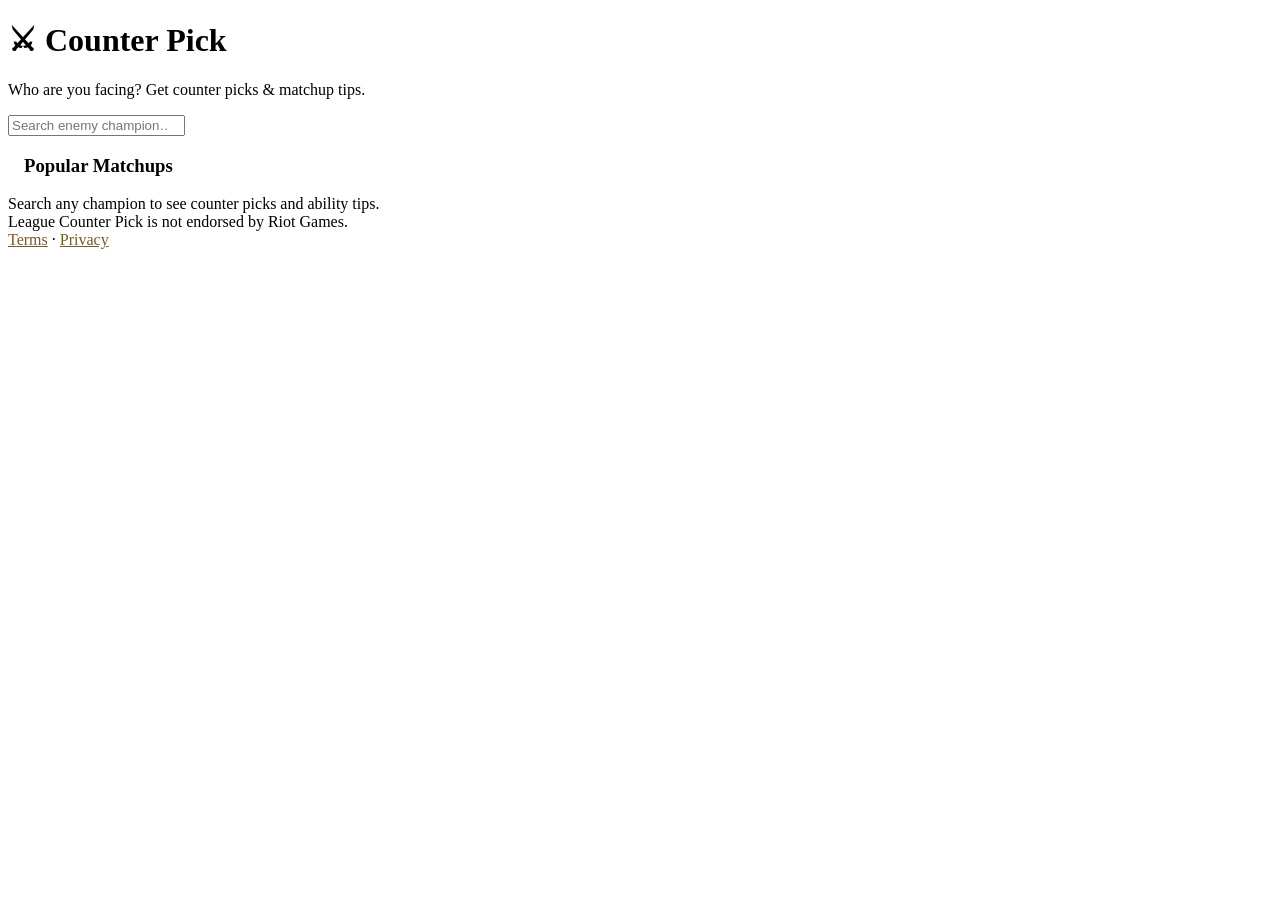
==== web/static/index.html @ 9802d689 "Prepare Counter Pick app for free Render deployment" ====
<!DOCTYPE html>
<html lang="en">
<head>
  <meta charset="UTF-8" />
  <meta name="viewport" content="width=device-width, initial-scale=1.0, maximum-scale=1.0, user-scalable=no" />
  <meta name="theme-color" content="#0a1428" />
  <meta name="description" content="League of Legends counter pick guide" />
  <link rel="manifest" href="/manifest.json" />
  <title>Counter Pick — LoL Guide</title>
  <link rel="stylesheet" href="/styles.css" />
</head>
<body>
  <div class="app">
    <header class="header">
      <h1>⚔ Counter Pick</h1>
      <p>Who are you facing? Get counter picks &amp; matchup tips.</p>
    </header>
    <div id="search-view">
      <div class="search-section">
        <input id="search-input" class="search-input" type="search"
          placeholder="Search enemy champion… e.g. Garen" autocomplete="off" />
      </div>
      <div id="popular-section" class="section" style="padding:0 16px">
        <h3 class="section-title">Popular Matchups</h3>
        <div id="popular-grid" class="champion-grid"></div>
      </div>
      <div id="results-grid" class="champion-grid" style="display:none"></div>
      <div id="empty-hint" class="empty-hint">Search any champion to see counter picks and ability tips.</div>
    </div>
    <div id="guide-view" style="display:none"></div>
    <div class="footer-note">
      League Counter Pick is not endorsed by Riot Games.<br />
      <a href="/terms.html" style="color:#785a28">Terms</a> · <a href="/privacy.html" style="color:#785a28">Privacy</a>
    </div>
  </div>
  <script src="/app.js"></script>
</body>
</html>
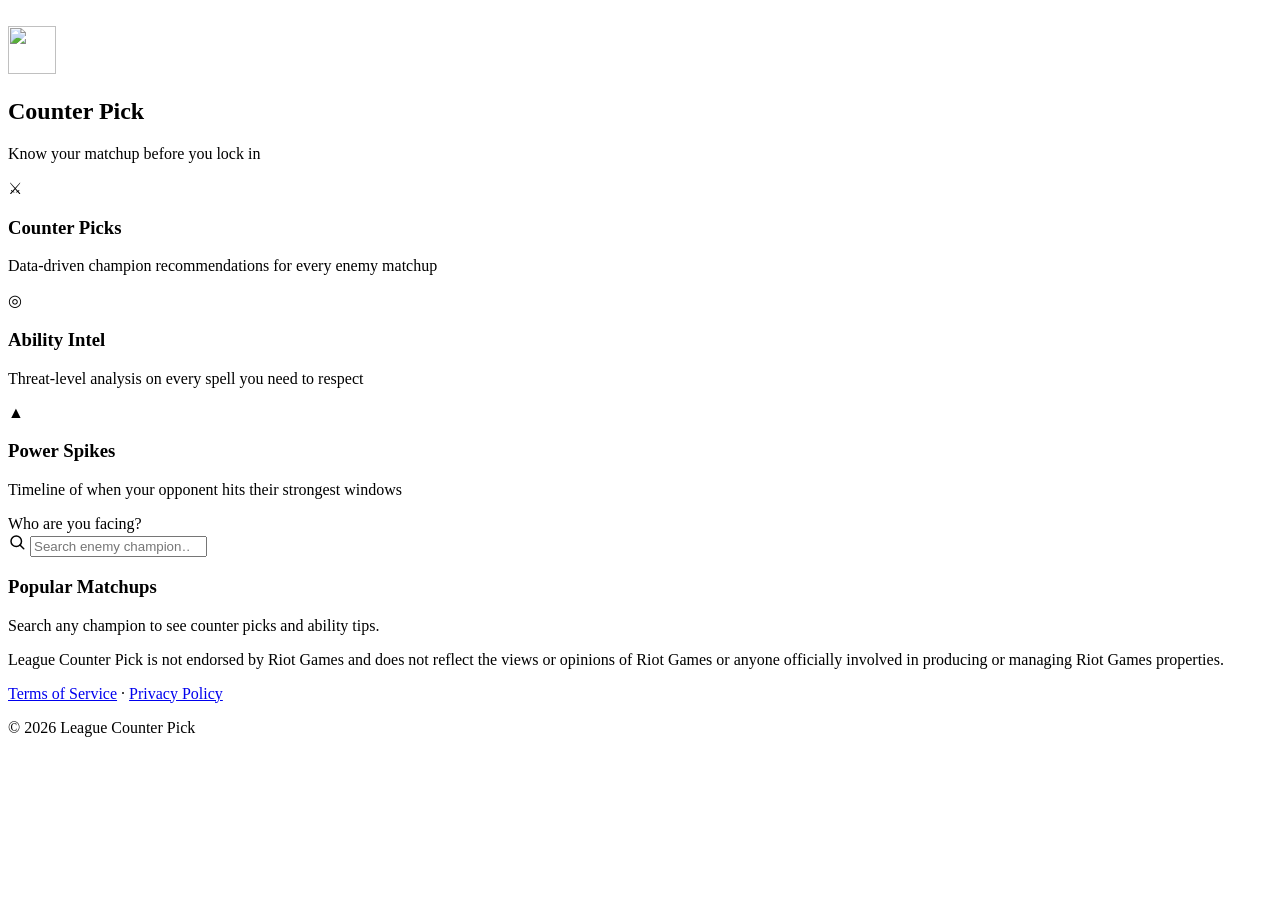
==== commit 4f4308e2: "Professional splash art, marketing hero, and analytical graphs" ====
--- a/web/static/index.html
+++ b/web/static/index.html
@@ -4,34 +4,83 @@
   <meta charset="UTF-8" />
   <meta name="viewport" content="width=device-width, initial-scale=1.0, maximum-scale=1.0, user-scalable=no" />
   <meta name="theme-color" content="#0a1428" />
-  <meta name="description" content="League of Legends counter pick guide" />
+  <meta name="description" content="Know your matchup before you lock in. League of Legends counter pick guide with ability tips and power spike analysis." />
   <link rel="manifest" href="/manifest.json" />
   <title>Counter Pick — LoL Guide</title>
+  <link rel="preconnect" href="https://fonts.googleapis.com" />
+  <link rel="preconnect" href="https://fonts.gstatic.com" crossorigin />
+  <link href="https://fonts.googleapis.com/css2?family=Cinzel:wght@600;700&family=Inter:wght@400;500;600;700&display=swap" rel="stylesheet" />
   <link rel="stylesheet" href="/styles.css" />
 </head>
 <body>
   <div class="app">
-    <header class="header">
-      <h1>⚔ Counter Pick</h1>
-      <p>Who are you facing? Get counter picks &amp; matchup tips.</p>
-    </header>
+    <!-- Hero Splash -->
+    <section class="hero-splash" id="hero-splash">
+      <div class="hero-splash__bg" aria-hidden="true">
+        <img src="/assets/hero-background.svg" alt="" class="hero-splash__bg-img" />
+      </div>
+      <div class="hero-splash__content">
+        <img src="/assets/logo-mark.svg" alt="" class="hero-splash__logo" width="48" height="48" />
+        <h1 class="hero-splash__title">Counter Pick</h1>
+        <p class="hero-splash__tagline">Know your matchup before you lock in</p>
+      </div>
+    </section>
+
+    <!-- Features -->
+    <section class="features" id="features-section">
+      <div class="feature-card">
+        <span class="feature-icon">⚔</span>
+        <h3>Counter Picks</h3>
+        <p>Data-driven champion recommendations for every enemy matchup</p>
+      </div>
+      <div class="feature-card">
+        <span class="feature-icon">◎</span>
+        <h3>Ability Intel</h3>
+        <p>Threat-level analysis on every spell you need to respect</p>
+      </div>
+      <div class="feature-card">
+        <span class="feature-icon">▲</span>
+        <h3>Power Spikes</h3>
+        <p>Timeline of when your opponent hits their strongest windows</p>
+      </div>
+    </section>
+
+    <!-- Search View -->
     <div id="search-view">
       <div class="search-section">
-        <input id="search-input" class="search-input" type="search"
-          placeholder="Search enemy champion… e.g. Garen" autocomplete="off" />
+        <label for="search-input" class="search-label">Who are you facing?</label>
+        <div class="search-wrap">
+          <svg class="search-icon" viewBox="0 0 24 24" width="18" height="18" aria-hidden="true">
+            <circle cx="11" cy="11" r="7" fill="none" stroke="currentColor" stroke-width="2"/>
+            <line x1="16" y1="16" x2="21" y2="21" stroke="currentColor" stroke-width="2" stroke-linecap="round"/>
+          </svg>
+          <input id="search-input" class="search-input" type="search"
+            placeholder="Search enemy champion… e.g. Garen" autocomplete="off" />
+        </div>
       </div>
-      <div id="popular-section" class="section" style="padding:0 16px">
+      <div id="popular-section" class="section">
         <h3 class="section-title">Popular Matchups</h3>
         <div id="popular-grid" class="champion-grid"></div>
       </div>
       <div id="results-grid" class="champion-grid" style="display:none"></div>
-      <div id="empty-hint" class="empty-hint">Search any champion to see counter picks and ability tips.</div>
+      <div id="empty-hint" class="empty-hint">
+        <p>Search any champion to see counter picks and ability tips.</p>
+      </div>
     </div>
+
+    <!-- Guide View -->
     <div id="guide-view" style="display:none"></div>
-    <div class="footer-note">
-      League Counter Pick is not endorsed by Riot Games.<br />
-      <a href="/terms.html" style="color:#785a28">Terms</a> · <a href="/privacy.html" style="color:#785a28">Privacy</a>
-    </div>
+
+    <!-- Footer -->
+    <footer class="site-footer">
+      <p class="footer-disclaimer">League Counter Pick is not endorsed by Riot Games and does not reflect the views or opinions of Riot Games or anyone officially involved in producing or managing Riot Games properties.</p>
+      <nav class="footer-links">
+        <a href="/terms.html">Terms of Service</a>
+        <span class="footer-sep">·</span>
+        <a href="/privacy.html">Privacy Policy</a>
+      </nav>
+      <p class="footer-copy">&copy; 2026 League Counter Pick</p>
+    </footer>
   </div>
   <script src="/app.js"></script>
 </body>
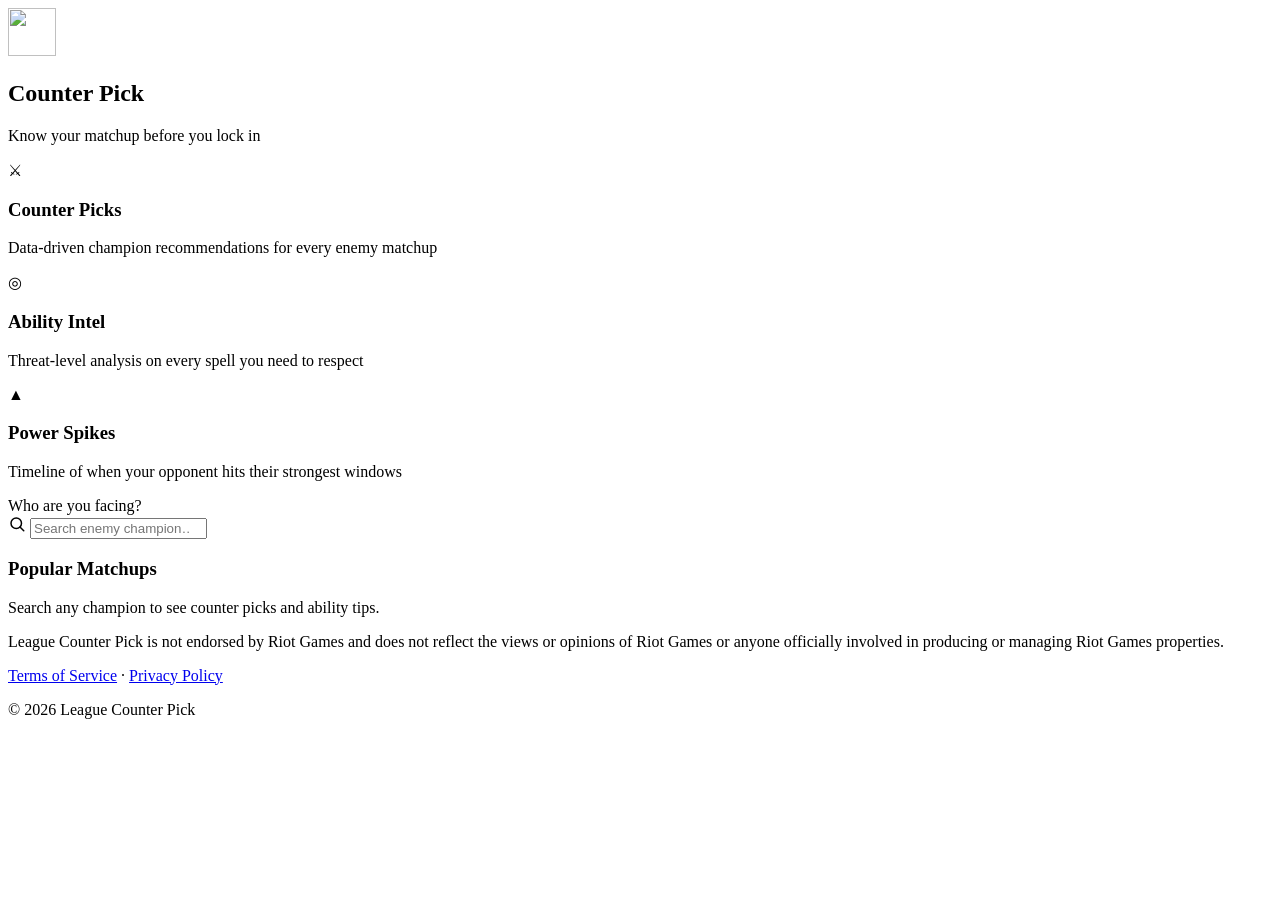
==== commit e4f9933a: "Add Zeri splash art background with readable overlay" ====
--- a/web/static/index.html
+++ b/web/static/index.html
@@ -7,6 +7,7 @@
   <meta name="description" content="Know your matchup before you lock in. League of Legends counter pick guide with ability tips and power spike analysis." />
   <link rel="manifest" href="/manifest.json" />
   <title>Counter Pick — LoL Guide</title>
+  <link rel="preconnect" href="https://ddragon.leagueoflegends.com" />
   <link rel="preconnect" href="https://fonts.googleapis.com" />
   <link rel="preconnect" href="https://fonts.gstatic.com" crossorigin />
   <link href="https://fonts.googleapis.com/css2?family=Cinzel:wght@600;700&family=Inter:wght@400;500;600;700&display=swap" rel="stylesheet" />
@@ -17,7 +18,8 @@
     <!-- Hero Splash -->
     <section class="hero-splash" id="hero-splash">
       <div class="hero-splash__bg" aria-hidden="true">
-        <img src="/assets/hero-background.svg" alt="" class="hero-splash__bg-img" />
+        <div class="hero-splash__art"></div>
+        <div class="hero-splash__overlay"></div>
       </div>
       <div class="hero-splash__content">
         <img src="/assets/logo-mark.svg" alt="" class="hero-splash__logo" width="48" height="48" />
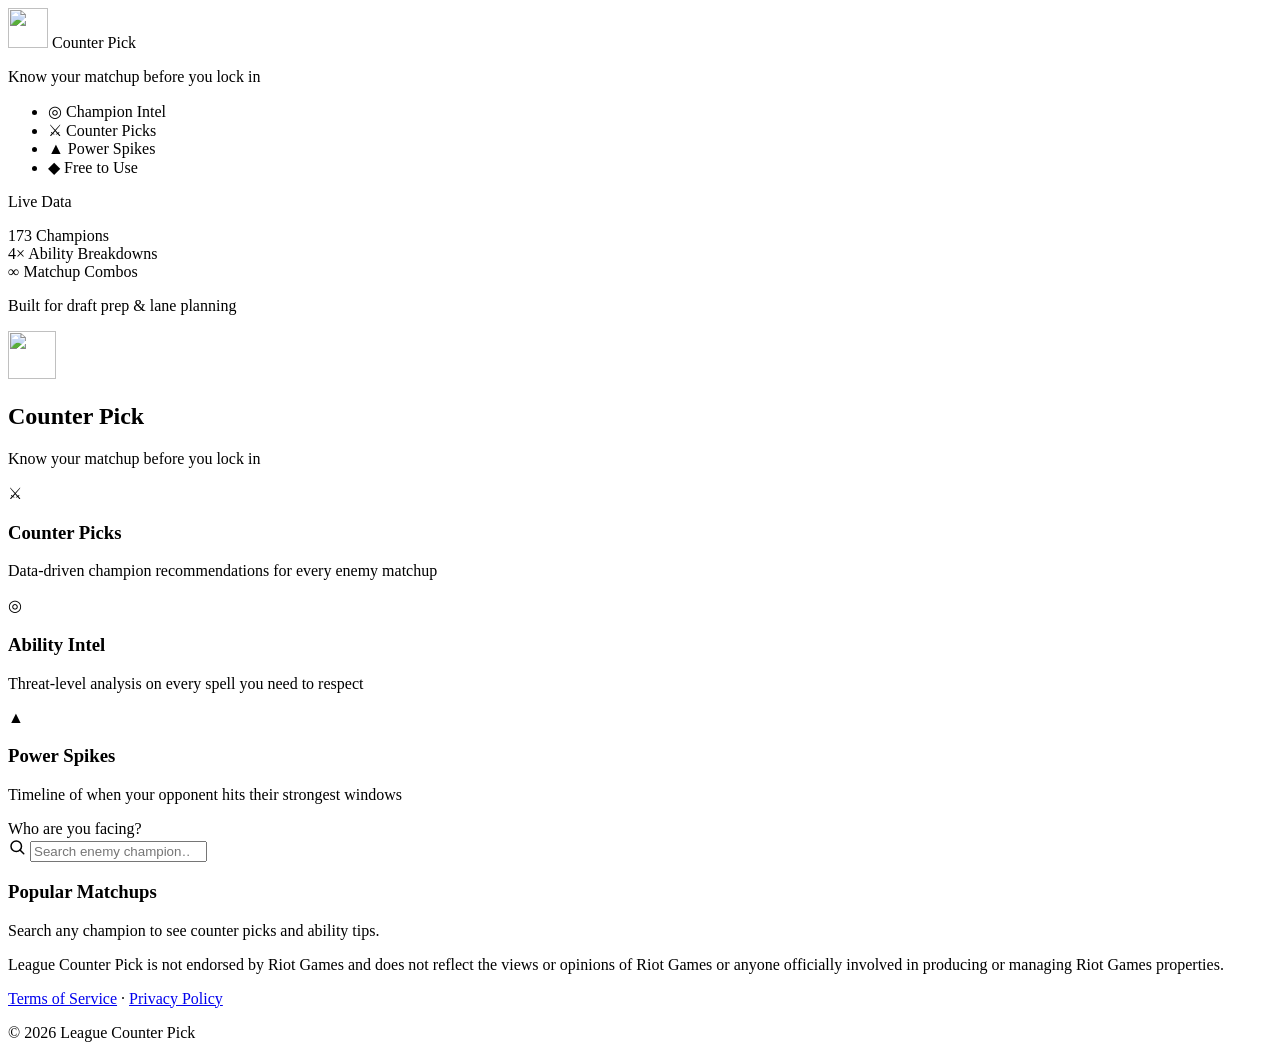
==== commit 2f3f099c: "Add professional desktop side marketing panels" ====
--- a/web/static/index.html
+++ b/web/static/index.html
@@ -14,13 +14,60 @@
   <link rel="stylesheet" href="/styles.css" />
 </head>
 <body>
+  <aside class="side-panel side-panel--left" aria-hidden="true">
+    <div class="side-panel__frame">
+      <div class="side-panel__inner">
+        <header class="side-panel__brand">
+          <img src="/assets/logo-mark.svg" alt="" class="side-panel__logo" width="40" height="40" />
+          <span class="side-panel__wordmark">Counter Pick</span>
+        </header>
+        <p class="side-panel__tagline">Know your matchup before you lock in</p>
+        <ul class="side-panel__list">
+          <li class="side-panel__item">
+            <span class="side-panel__icon" aria-hidden="true">◎</span>
+            <span>Champion Intel</span>
+          </li>
+          <li class="side-panel__item">
+            <span class="side-panel__icon" aria-hidden="true">⚔</span>
+            <span>Counter Picks</span>
+          </li>
+          <li class="side-panel__item">
+            <span class="side-panel__icon" aria-hidden="true">▲</span>
+            <span>Power Spikes</span>
+          </li>
+          <li class="side-panel__item">
+            <span class="side-panel__icon" aria-hidden="true">◆</span>
+            <span>Free to Use</span>
+          </li>
+        </ul>
+      </div>
+    </div>
+  </aside>
+
+  <aside class="side-panel side-panel--right" aria-hidden="true">
+    <div class="side-panel__frame">
+      <div class="side-panel__inner side-panel__inner--stats">
+        <p class="side-panel__eyebrow">Live Data</p>
+        <div class="side-panel__stat">
+          <span class="side-panel__stat-value">173</span>
+          <span class="side-panel__stat-label">Champions</span>
+        </div>
+        <div class="side-panel__stat">
+          <span class="side-panel__stat-value">4×</span>
+          <span class="side-panel__stat-label">Ability Breakdowns</span>
+        </div>
+        <div class="side-panel__stat">
+          <span class="side-panel__stat-value">∞</span>
+          <span class="side-panel__stat-label">Matchup Combos</span>
+        </div>
+        <p class="side-panel__footnote">Built for draft prep &amp; lane planning</p>
+      </div>
+    </div>
+  </aside>
+
   <div class="app">
     <!-- Hero Splash -->
     <section class="hero-splash" id="hero-splash">
-      <div class="hero-splash__bg" aria-hidden="true">
-        <div class="hero-splash__art"></div>
-        <div class="hero-splash__overlay"></div>
-      </div>
       <div class="hero-splash__content">
         <img src="/assets/logo-mark.svg" alt="" class="hero-splash__logo" width="48" height="48" />
         <h1 class="hero-splash__title">Counter Pick</h1>
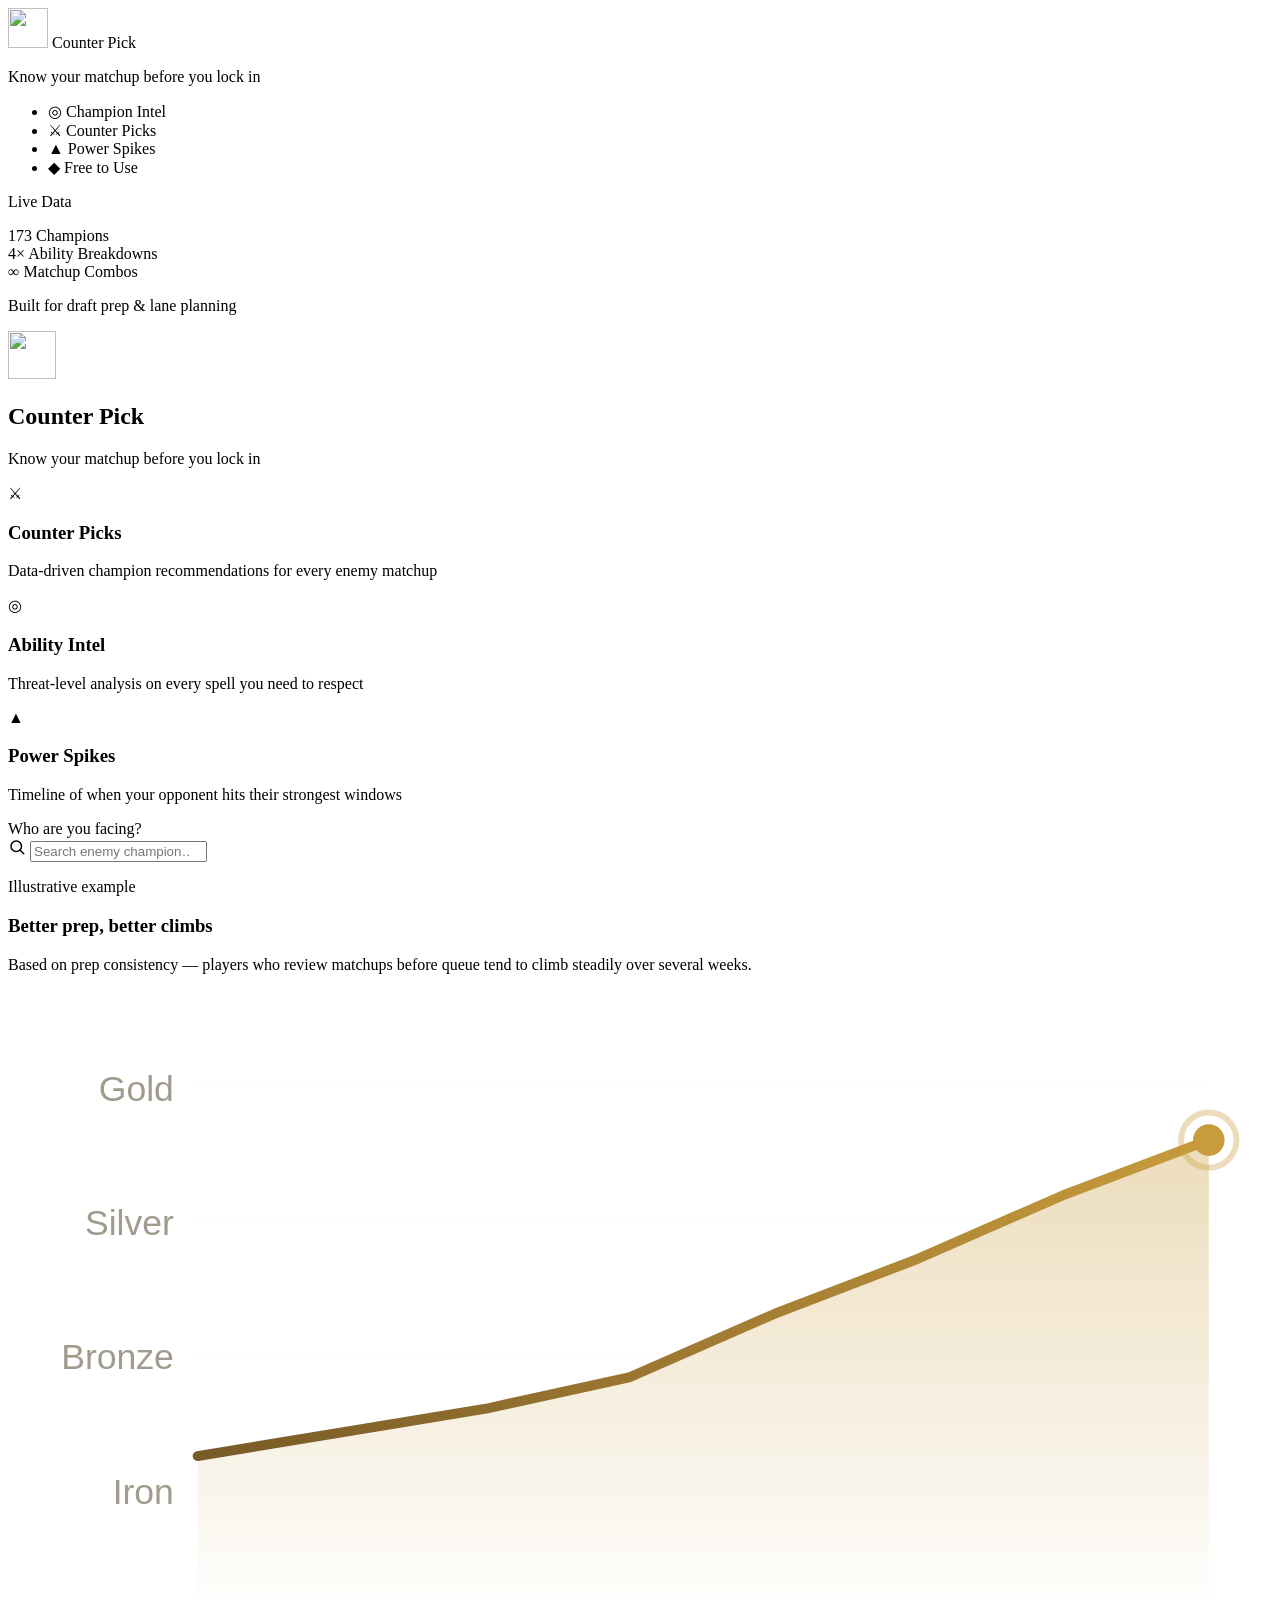
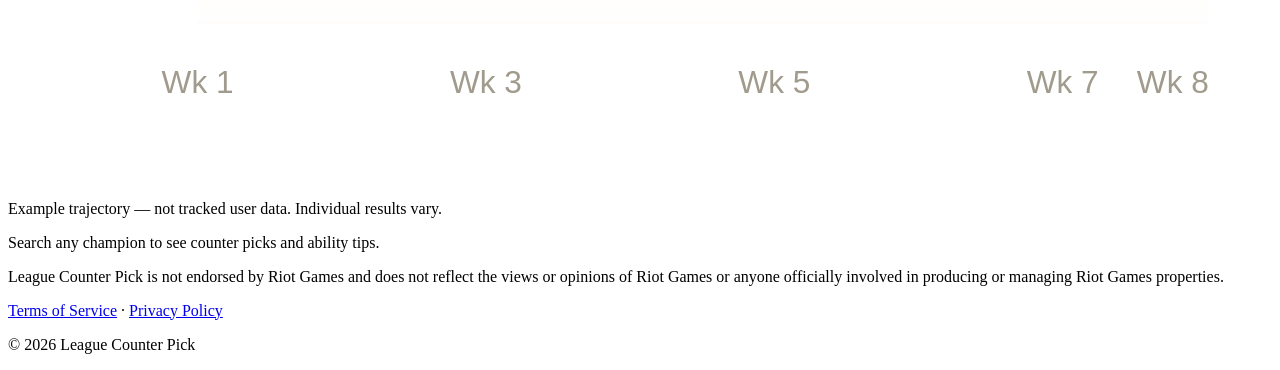
==== commit 98f0ade2: "Remove popular matchups, add Elo climb marketing graph" ====
--- a/web/static/index.html
+++ b/web/static/index.html
@@ -107,10 +107,55 @@
             placeholder="Search enemy champion… e.g. Garen" autocomplete="off" />
         </div>
       </div>
-      <div id="popular-section" class="section">
-        <h3 class="section-title">Popular Matchups</h3>
-        <div id="popular-grid" class="champion-grid"></div>
-      </div>
+      <section id="rank-climb-section" class="rank-climb" aria-labelledby="rank-climb-heading">
+        <p class="rank-climb__eyebrow">Illustrative example</p>
+        <h3 id="rank-climb-heading" class="rank-climb__title">Better prep, better climbs</h3>
+        <p class="rank-climb__subtext">Based on prep consistency — players who review matchups before queue tend to climb steadily over several weeks.</p>
+        <div class="rank-climb__chart-wrap">
+          <svg class="rank-climb__chart" viewBox="0 0 320 200" role="img" aria-label="Illustrative rank climb from Silver to Gold over eight weeks">
+            <defs>
+              <linearGradient id="eloAreaGrad" x1="0" y1="0" x2="0" y2="1">
+                <stop offset="0%" stop-color="#c89b3c" stop-opacity="0.35"/>
+                <stop offset="100%" stop-color="#c89b3c" stop-opacity="0"/>
+              </linearGradient>
+              <linearGradient id="eloLineGrad" x1="0" y1="0" x2="1" y2="0">
+                <stop offset="0%" stop-color="#785a28"/>
+                <stop offset="100%" stop-color="#c89b3c"/>
+              </linearGradient>
+            </defs>
+            <!-- grid -->
+            <g class="rank-climb__grid" stroke="rgba(240,230,210,0.08)" stroke-width="1">
+              <line x1="48" y1="24" x2="304" y2="24"/>
+              <line x1="48" y1="58" x2="304" y2="58"/>
+              <line x1="48" y1="92" x2="304" y2="92"/>
+              <line x1="48" y1="126" x2="304" y2="126"/>
+              <line x1="48" y1="160" x2="304" y2="160"/>
+            </g>
+            <!-- Y-axis tier labels -->
+            <g class="rank-climb__y-labels" fill="#a09b8c" font-size="9" font-family="Inter, sans-serif">
+              <text x="42" y="28" text-anchor="end">Gold</text>
+              <text x="42" y="62" text-anchor="end">Silver</text>
+              <text x="42" y="96" text-anchor="end">Bronze</text>
+              <text x="42" y="130" text-anchor="end">Iron</text>
+            </g>
+            <!-- area + line (Silver IV → Gold II over 8 weeks) -->
+            <path class="rank-climb__area" d="M 48 118 L 84.5 112 L 121 106 L 157.5 98 L 194 82 L 230.5 68 L 267 52 L 304 38 L 304 160 L 48 160 Z" fill="url(#eloAreaGrad)"/>
+            <path class="rank-climb__line" d="M 48 118 L 84.5 112 L 121 106 L 157.5 98 L 194 82 L 230.5 68 L 267 52 L 304 38" fill="none" stroke="url(#eloLineGrad)" stroke-width="2.5" stroke-linecap="round" stroke-linejoin="round"/>
+            <!-- end point -->
+            <circle class="rank-climb__dot" cx="304" cy="38" r="4" fill="#c89b3c"/>
+            <circle cx="304" cy="38" r="7" fill="none" stroke="#c89b3c" stroke-opacity="0.35" stroke-width="1.5"/>
+            <!-- X-axis week labels -->
+            <g class="rank-climb__x-labels" fill="#a09b8c" font-size="8" font-family="Inter, sans-serif">
+              <text x="48" y="178" text-anchor="middle">Wk 1</text>
+              <text x="121" y="178" text-anchor="middle">Wk 3</text>
+              <text x="194" y="178" text-anchor="middle">Wk 5</text>
+              <text x="267" y="178" text-anchor="middle">Wk 7</text>
+              <text x="304" y="178" text-anchor="end">Wk 8</text>
+            </g>
+          </svg>
+        </div>
+        <p class="rank-climb__footnote">Example trajectory — not tracked user data. Individual results vary.</p>
+      </section>
       <div id="results-grid" class="champion-grid" style="display:none"></div>
       <div id="empty-hint" class="empty-hint">
         <p>Search any champion to see counter picks and ability tips.</p>
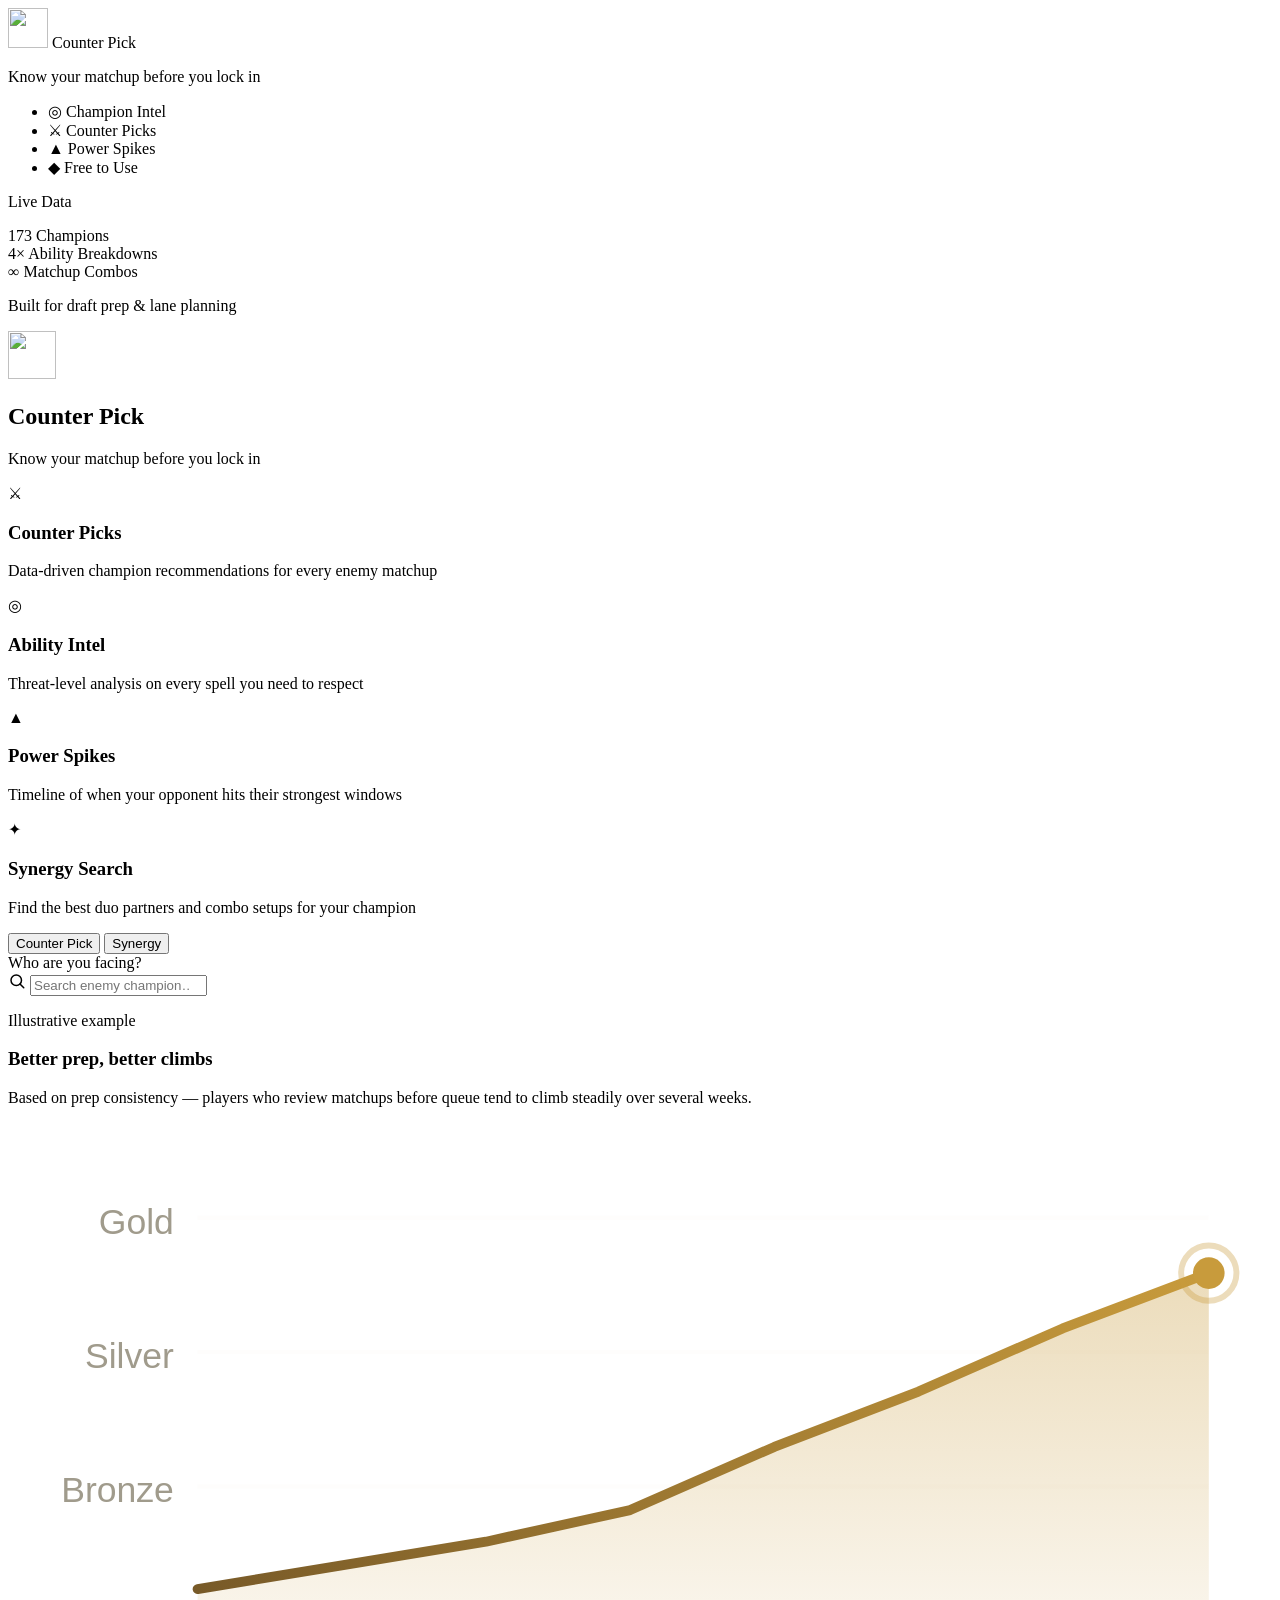
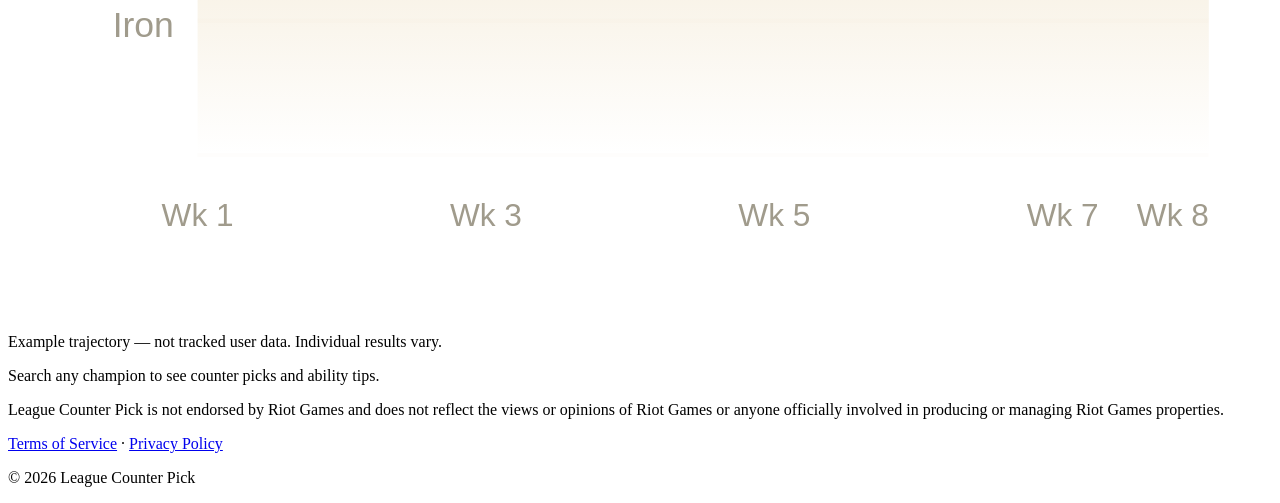
==== commit 388a5af0: "Add synergy search with guides for all champions" ====
--- a/web/static/index.html
+++ b/web/static/index.html
@@ -4,7 +4,7 @@
   <meta charset="UTF-8" />
   <meta name="viewport" content="width=device-width, initial-scale=1.0, maximum-scale=1.0, user-scalable=no" />
   <meta name="theme-color" content="#0a1428" />
-  <meta name="description" content="Know your matchup before you lock in. League of Legends counter pick guide with ability tips and power spike analysis." />
+  <meta name="description" content="Know your matchup before you lock in. League of Legends counter pick and synergy guides with ability tips and power spike analysis." />
   <link rel="manifest" href="/manifest.json" />
   <title>Counter Pick — LoL Guide</title>
   <link rel="preconnect" href="https://ddragon.leagueoflegends.com" />
@@ -92,12 +92,25 @@
         <h3>Power Spikes</h3>
         <p>Timeline of when your opponent hits their strongest windows</p>
       </div>
+      <div class="feature-card">
+        <span class="feature-icon">✦</span>
+        <h3>Synergy Search</h3>
+        <p>Find the best duo partners and combo setups for your champion</p>
+      </div>
     </section>
+
+    <!-- Mode Toggle -->
+    <div class="mode-toggle-wrap">
+      <div class="mode-toggle" role="tablist" aria-label="Guide mode">
+        <button class="mode-toggle__btn mode-toggle__btn--active" id="mode-counter" role="tab" aria-selected="true" data-mode="counter">Counter Pick</button>
+        <button class="mode-toggle__btn" id="mode-synergy" role="tab" aria-selected="false" data-mode="synergy">Synergy</button>
+      </div>
+    </div>
 
     <!-- Search View -->
     <div id="search-view">
       <div class="search-section">
-        <label for="search-input" class="search-label">Who are you facing?</label>
+        <label for="search-input" class="search-label" id="search-label">Who are you facing?</label>
         <div class="search-wrap">
           <svg class="search-icon" viewBox="0 0 24 24" width="18" height="18" aria-hidden="true">
             <circle cx="11" cy="11" r="7" fill="none" stroke="currentColor" stroke-width="2"/>
